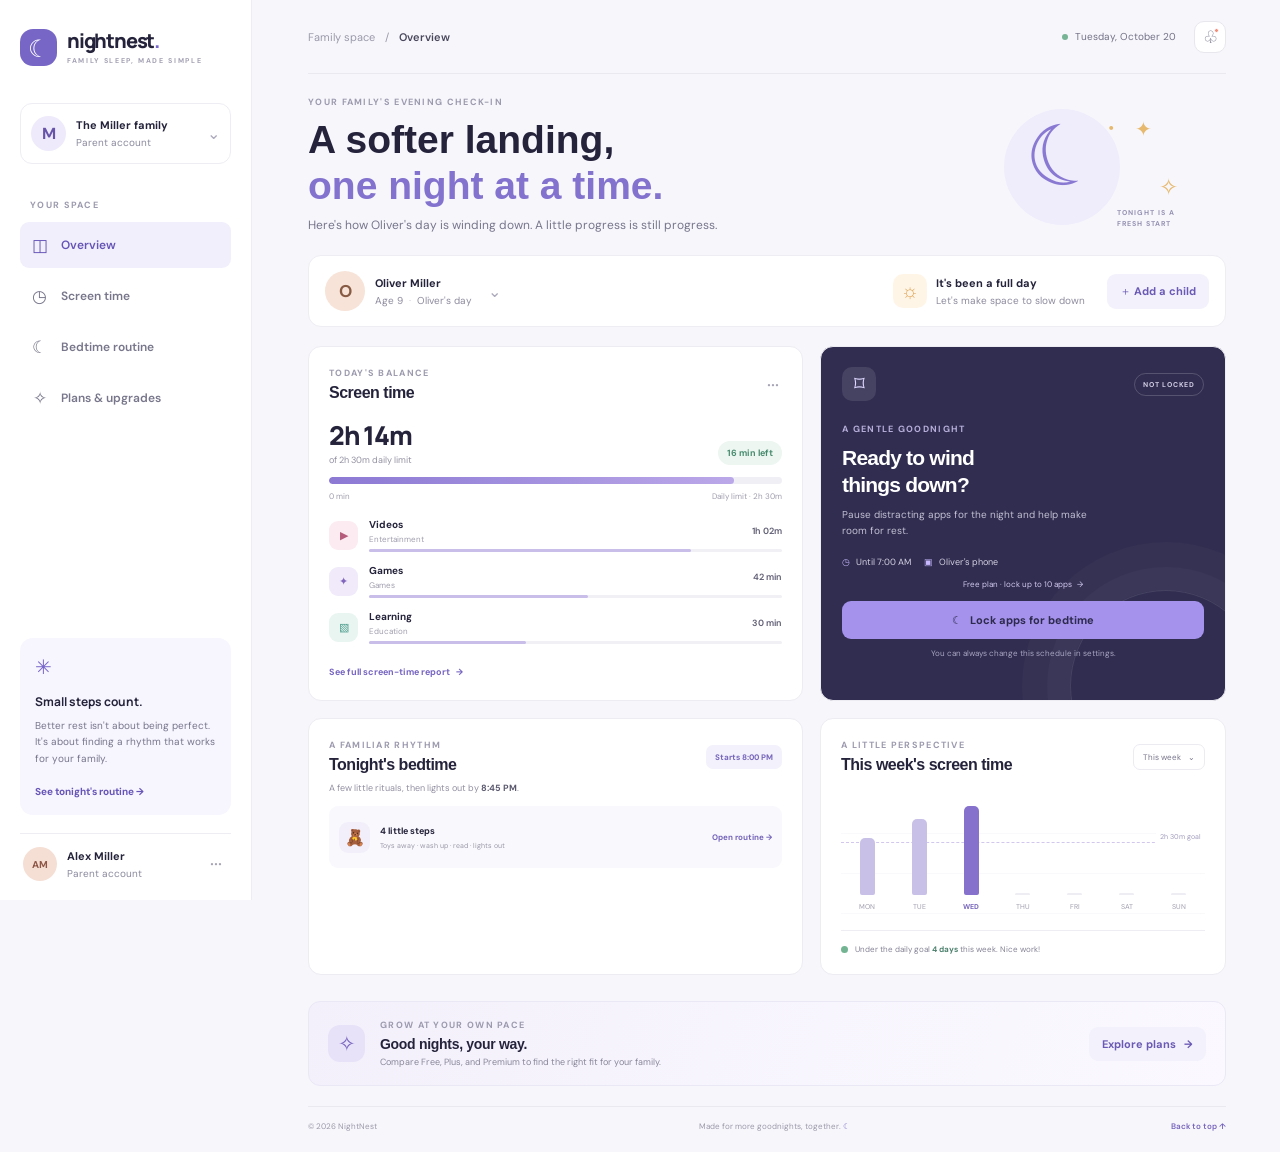
==== NightNest/index.html @ b8229604 "Add files via upload" ====
<!doctype html>
<html lang="en">
  <head>
    <meta charset="utf-8">
    <meta name="viewport" content="width=device-width, initial-scale=1">
    <meta name="description" content="A calmer bedtime starts with a little balance. Meet NightNest, the family sleep and screen-time companion.">
    <meta name="theme-color" content="#f7f6fb">
    <title>NightNest — A softer landing at bedtime</title>
    <link rel="preconnect" href="https://fonts.googleapis.com">
    <link rel="preconnect" href="https://fonts.gstatic.com" crossorigin>
    <link href="https://fonts.googleapis.com/css2?family=DM+Sans:wght@400;500;600;700&family=Manrope:wght@400;500;600;700;800&display=swap" rel="stylesheet">
    <link rel="stylesheet" href="styles.css">
  </head>
  <body>
    <div class="app-shell">
      <aside class="sidebar">
        <a class="brand" href="index.html" aria-label="NightNest home">
          <span class="brand-icon" aria-hidden="true">☾</span>
          <span>nightnest<span class="brand-period">.</span><small>FAMILY SLEEP, MADE SIMPLE</small></span>
        </a>

        <div class="family-switcher">
          <span class="family-avatar" aria-hidden="true">M</span>
          <span class="family-name"><strong>The Miller family</strong><small>Parent account</small></span>
          <span class="switcher-arrow" aria-hidden="true">⌄</span>
        </div>

        <p class="nav-label">YOUR SPACE</p>
        <nav class="side-nav" aria-label="Main navigation">
          <a class="side-link active" href="index.html" aria-current="page"><span aria-hidden="true">◫</span> Overview</a>
          <a class="side-link" href="screen-time.html"><span aria-hidden="true">◷</span> Screen time</a>
          <a class="side-link" href="bedtime.html"><span aria-hidden="true">☾</span> Bedtime routine</a>
          <a class="side-link" href="plans.html"><span aria-hidden="true">✧</span> Plans &amp; upgrades</a>
        </nav>

        <div class="sidebar-bottom">
          <div class="help-card">
            <span class="help-spark" aria-hidden="true">✳</span>
            <strong>Small steps count.</strong>
            <p>Better rest isn't about being perfect. It's about finding a rhythm that works for your family.</p>
            <a href="bedtime.html">See tonight's routine <span aria-hidden="true">→</span></a>
          </div>
          <div class="account-row">
            <span class="parent-avatar" aria-hidden="true">AM</span>
            <span><strong>Alex Miller</strong><small>Parent account</small></span>
            <button class="more-button" type="button" aria-label="More account options">···</button>
          </div>
        </div>
      </aside>

      <main class="main-content" id="overview">
        <header class="topbar">
          <div class="breadcrumbs"><span>Family space</span><span aria-hidden="true">/</span><strong>Overview</strong></div>
          <div class="topbar-actions">
            <span class="today-label"><span class="online-dot"></span> Tuesday, October 20</span>
            <button class="icon-button notification-button" type="button" aria-label="Notifications">♧<span class="notification-dot"></span></button>
          </div>
        </header>

        <section class="welcome-row">
          <div>
            <p class="eyebrow">YOUR FAMILY'S EVENING CHECK-IN</p>
            <h1>A softer landing,<br><em>one night at a time.</em></h1>
            <p class="welcome-copy">Here's how Oliver's day is winding down. A little progress is still progress.</p>
          </div>
          <div class="moon-illustration" aria-hidden="true">
            <span class="moon">☾</span><span class="star star-one">✦</span><span class="star star-two">✧</span><span class="star star-three">·</span>
            <span class="moon-caption">TONIGHT IS A<br>FRESH START</span>
          </div>
        </section>

        <section class="child-bar" aria-label="Selected child">
          <div class="child-profile">
            <span class="child-avatar" aria-hidden="true">O</span>
            <span><strong>Oliver Miller</strong><small>Age 9 <span class="profile-divider">·</span> Oliver's day</small></span>
            <span class="profile-chevron" aria-hidden="true">⌄</span>
          </div>
          <div class="child-day">
            <span class="day-icon" aria-hidden="true">☼</span>
            <span><strong>It's been a full day</strong><small>Let's make space to slow down</small></span>
          </div>
          <button class="button button-light" type="button" id="add-child">＋ Add a child</button>
        </section>

        <div class="dashboard-grid">
          <section class="panel screen-panel" id="screen-time">
            <div class="panel-heading">
              <div><p class="eyebrow">TODAY'S BALANCE</p><h2>Screen time</h2></div>
              <button class="more-button panel-more" type="button" aria-label="Screen time options">···</button>
            </div>
            <div class="usage-summary">
              <div class="usage-number"><strong>2h 14m</strong><span>of 2h 30m daily limit</span></div>
              <span class="usage-pill">16 min left</span>
            </div>
            <div class="progress-track" role="progressbar" aria-label="Daily screen time used" aria-valuemin="0" aria-valuemax="150" aria-valuenow="134"><span></span></div>
            <div class="progress-labels"><span>0 min</span><span>Daily limit · 2h 30m</span></div>
            <div class="usage-apps">
              <div class="app-usage">
                <span class="app-icon video-icon" aria-hidden="true">▶</span>
                <span class="app-name"><strong>Videos</strong><small>Entertainment</small></span>
                <span class="app-time">1h 02m</span>
                <span class="app-meter"><i style="width: 78%"></i></span>
              </div>
              <div class="app-usage">
                <span class="app-icon game-icon" aria-hidden="true">✦</span>
                <span class="app-name"><strong>Games</strong><small>Games</small></span>
                <span class="app-time">42 min</span>
                <span class="app-meter"><i style="width: 53%"></i></span>
              </div>
              <div class="app-usage">
                <span class="app-icon learn-icon" aria-hidden="true">▧</span>
                <span class="app-name"><strong>Learning</strong><small>Education</small></span>
                <span class="app-time">30 min</span>
                <span class="app-meter"><i style="width: 38%"></i></span>
              </div>
            </div>
            <a class="inline-link" href="screen-time.html">See full screen-time report <span aria-hidden="true">→</span></a>
          </section>

          <section class="panel lock-panel">
            <div class="lock-topline"><span class="lock-icon" aria-hidden="true">⌑</span><span class="status-tag" id="lock-status">NOT LOCKED</span></div>
            <p class="eyebrow">A GENTLE GOODNIGHT</p>
            <h2>Ready to wind<br>things down?</h2>
            <p class="lock-copy">Pause distracting apps for the night and help make room for rest.</p>
            <div class="lock-details">
              <span><span aria-hidden="true">◷</span> Until 7:00 AM</span>
              <span><span aria-hidden="true">▣</span> Oliver's phone</span>
            </div>
            <a class="lock-apps-link" href="screen-time.html#app-limits">Free plan · lock up to 10 apps <span aria-hidden="true">→</span></a>
            <button class="button button-primary lock-button" id="lock-button" type="button">
              <span aria-hidden="true">☾</span> Lock apps for bedtime
            </button>
            <p class="lock-note">You can always change this schedule in settings.</p>
          </section>

          <section class="panel routine-panel">
            <div class="panel-heading">
              <div><p class="eyebrow">A FAMILIAR RHYTHM</p><h2>Tonight's bedtime</h2></div>
              <span class="routine-time">Starts 8:00 PM</span>
            </div>
            <p class="routine-intro">A few little rituals, then lights out by <strong>8:45 PM</strong>.</p>
            <div class="routine-preview">
              <span class="preview-emoji" aria-hidden="true">🧸</span>
              <span><strong>4 little steps</strong><small>Toys away · wash up · read · lights out</small></span>
              <a class="text-button" href="bedtime.html">Open routine <span aria-hidden="true">→</span></a>
            </div>
          </section>

          <section class="panel week-panel" id="weekly">
            <div class="panel-heading">
              <div><p class="eyebrow">A LITTLE PERSPECTIVE</p><h2>This week's screen time</h2></div>
              <button class="period-button" type="button">This week <span aria-hidden="true">⌄</span></button>
            </div>
            <div class="week-chart" role="img" aria-label="Screen-time chart for Monday through Sunday, with a daily goal of two and a half hours">
              <div class="chart-goal"><span>2h 30m goal</span></div>
              <div class="chart-column"><span class="bar" style="height: 49%"></span><small>MON</small></div>
              <div class="chart-column"><span class="bar" style="height: 65%"></span><small>TUE</small></div>
              <div class="chart-column"><span class="bar today-bar" style="height: 76%"></span><small class="today-day">WED</small></div>
              <div class="chart-column"><span class="bar future-bar" style="height: 0%"></span><small>THU</small></div>
              <div class="chart-column"><span class="bar future-bar" style="height: 0%"></span><small>FRI</small></div>
              <div class="chart-column"><span class="bar future-bar" style="height: 0%"></span><small>SAT</small></div>
              <div class="chart-column"><span class="bar future-bar" style="height: 0%"></span><small>SUN</small></div>
            </div>
            <div class="week-summary"><span class="summary-dot"></span><span>Under the daily goal <strong>4 days</strong> this week. Nice work!</span></div>
          </section>
        </div>

        <section class="overview-upgrade">
          <div class="upgrade-spark" aria-hidden="true">✧</div>
          <div><p class="eyebrow">GROW AT YOUR OWN PACE</p><h2>Good nights, your way.</h2><p>Compare Free, Plus, and Premium to find the right fit for your family.</p></div>
          <a class="button button-light" href="plans.html">Explore plans <span aria-hidden="true">→</span></a>
        </section>

        <footer class="footer"><span>© 2026 NightNest</span><span>Made for more goodnights, together. <span aria-hidden="true">☾</span></span><a href="#overview">Back to top ↑</a></footer>
      </main>
    </div>
    <div class="toast" id="toast" role="status" aria-live="polite"></div>
    <script src="script.js"></script>
  </body>
</html>
---- NightNest/styles.css ----
:root {
  color-scheme: light;
  --ink: #24233b;
  --muted: #8a899e;
  --purple: #7866c9;
  --purple-dark: #6654b7;
  --lavender: #efedfb;
  --border: #eeedf3;
  --surface: #fff;
  --page: #f7f6fb;
  --green: #448e78;
  font-family: "DM Sans", sans-serif;
  font-synthesis: none;
  text-rendering: optimizeLegibility;
}

* { box-sizing: border-box; }
html { scroll-behavior: smooth; }
body { margin: 0; background: var(--page); color: var(--ink); }
button, a { font: inherit; }
button { cursor: pointer; }
a { color: inherit; text-decoration: none; }

.app-shell { min-height: 100vh; }
.sidebar {
  position: fixed; inset: 0 auto 0 0; z-index: 3; display: flex; flex-direction: column;
  width: 252px; padding: 29px 20px 19px; background: #fff; border-right: 1px solid var(--border);
}
.brand { display: flex; align-items: center; gap: 10px; width: fit-content; font: 800 20px/1 "Manrope", sans-serif; letter-spacing: -1.2px; }
.brand-icon { display: grid; width: 37px; height: 37px; place-items: center; border-radius: 13px; background: #7766c6; color: #fff; font-size: 24px; }
.brand-period { color: var(--purple); }
.brand small { display: block; margin-top: 6px; color: #a3a1b3; font: 700 7px/1 "DM Sans", sans-serif; letter-spacing: 1.65px; }
.family-switcher { display: flex; align-items: center; gap: 10px; margin: 37px 0 35px; padding: 12px 10px; border: 1px solid var(--border); border-radius: 12px; }
.family-avatar, .parent-avatar, .child-avatar { display: grid; flex: 0 0 auto; place-items: center; border-radius: 50%; font-weight: 700; }
.family-avatar { width: 35px; height: 35px; color: #6754a8; background: #eeeafb; }
.family-name, .account-row > span:nth-child(2) { min-width: 0; }
.family-name strong, .family-name small, .account-row strong, .account-row small { display: block; }
.family-name strong, .account-row strong { font-size: 11px; }
.family-name small, .account-row small { margin-top: 4px; color: var(--muted); font-size: 10px; }
.switcher-arrow { margin-left: auto; color: #aaa8bb; }
.nav-label, .eyebrow { color: #9c9aae; font-size: 9px; font-weight: 700; letter-spacing: 1.3px; }
.nav-label { margin: 0 10px 11px; }
.side-nav { display: grid; gap: 5px; }
.side-link { display: flex; align-items: center; gap: 13px; padding: 12px 11px; border-radius: 9px; color: #77768b; font-size: 12px; font-weight: 600; transition: background .2s, color .2s; }
.side-link > span { width: 17px; text-align: center; font-size: 17px; }
.side-link:hover, .side-link.active { color: var(--purple-dark); background: #f1effb; }
.sidebar-bottom { margin-top: auto; }
.help-card { padding: 16px 15px 15px; border-radius: 13px; background: #f7f5fe; }
.help-spark { display: block; margin-bottom: 10px; color: var(--purple); font-size: 20px; }
.help-card strong { font: 700 12px "Manrope", sans-serif; }
.help-card p { margin: 7px 0 12px; color: #77768c; font-size: 10px; line-height: 1.65; }
.help-card a { color: var(--purple-dark); font-size: 10px; font-weight: 700; }
.account-row { display: flex; align-items: center; gap: 10px; margin-top: 18px; padding: 13px 3px 0; border-top: 1px solid var(--border); }
.parent-avatar { width: 34px; height: 34px; background: #f5dfd4; color: #8e5747; font-size: 10px; }
.more-button { border: 0; background: transparent; color: #a6a4b4; font-size: 20px; }
.account-row .more-button { margin-left: auto; }

.main-content { max-width: 1530px; margin-left: 252px; padding: 0 54px 0 56px; }
.topbar { display: flex; height: 74px; align-items: center; justify-content: space-between; border-bottom: 1px solid #eae9f0; }
.breadcrumbs { display: flex; align-items: center; gap: 10px; color: #9a99aa; font-size: 11px; }
.breadcrumbs strong { color: #48475c; font-weight: 600; }
.topbar-actions { display: flex; align-items: center; gap: 18px; }
.today-label { display: flex; align-items: center; gap: 7px; color: #737287; font-size: 10px; }
.online-dot { width: 6px; height: 6px; border-radius: 50%; background: #77b495; }
.icon-button { position: relative; display: grid; width: 32px; height: 32px; place-items: center; border: 1px solid #e8e7ee; border-radius: 10px; background: #fff; color: #77768b; font-size: 17px; }
.notification-dot { position: absolute; top: 6px; right: 6px; width: 5px; height: 5px; border: 1px solid white; border-radius: 50%; background: #f08d78; }

.welcome-row { position: relative; display: flex; min-height: 181px; align-items: center; justify-content: space-between; overflow: hidden; }
.eyebrow { margin: 0 0 9px; }
h1, h2, h3, p { margin-top: 0; }
h1, h2, h3 { font-family: Impact, Haettenschweiler, "Arial Narrow Bold", sans-serif; }
h1 { margin-bottom: 9px; font-size: clamp(29px, 3.2vw, 39px); line-height: 1.16; letter-spacing: 0; }
h1 em { color: #8372ce; font-style: normal; }
.welcome-copy { margin-bottom: 0; color: #77768c; font-size: 12px; }
.moon-illustration { position: relative; width: 196px; height: 136px; margin-right: 47px; }
.moon-illustration::before { position: absolute; top: 12px; left: 21px; width: 116px; height: 116px; border-radius: 50%; background: #efedfb; content: ""; }
.moon { position: absolute; top: 18px; left: 42px; color: #8a79d2; font-size: 84px; line-height: 1; transform: rotate(-17deg); }
.star { position: absolute; color: #e6b96f; }
.star-one { top: 19px; right: 27px; font-size: 20px; }
.star-two { top: 75px; right: 1px; font-size: 23px; }
.star-three { top: 8px; right: 65px; font-size: 34px; }
.moon-caption { position: absolute; right: 4px; bottom: 3px; color: #9591b3; font-size: 7px; font-weight: 700; letter-spacing: 1px; line-height: 1.6; }

.child-bar { display: flex; align-items: center; min-height: 72px; margin: 0 0 19px; padding: 12px 16px; border: 1px solid #eeedf3; border-radius: 13px; background: #fff; }
.child-profile { display: flex; align-items: center; gap: 10px; min-width: 200px; }
.child-avatar { width: 40px; height: 40px; color: #875b44; background: #f7e3d7; font-size: 17px; }
.child-profile strong, .child-profile small, .child-day strong, .child-day small { display: block; }
.child-profile strong, .child-day strong { font-size: 11px; }
.child-profile small, .child-day small { margin-top: 4px; color: #8d8b9e; font-size: 10px; }
.profile-divider { margin: 0 3px; color: #c7c5d1; }
.profile-chevron { margin-left: 6px; color: #aaa8bb; }
.child-day { display: flex; align-items: center; gap: 9px; margin-left: auto; margin-right: 22px; }
.day-icon { display: grid; width: 34px; height: 34px; place-items: center; border-radius: 10px; background: #fff5e7; color: #dda75b; font-size: 20px; }
.button { display: inline-flex; align-items: center; justify-content: center; gap: 8px; border: 0; border-radius: 9px; font-size: 11px; font-weight: 700; transition: transform .18s, background .18s, box-shadow .18s; }
.button:hover:not(:disabled) { transform: translateY(-1px); }
.button-light { padding: 10px 13px; background: #f3f1fb; color: #6b5ab5; }
.button-light:hover { background: #e9e6f8; }

.dashboard-grid { display: grid; grid-template-columns: minmax(0, 1fr) minmax(280px, .82fr); gap: 17px; }
.panel { min-width: 0; padding: 20px; border: 1px solid #edecf2; border-radius: 13px; background: #fff; }
.panel-heading { display: flex; align-items: center; justify-content: space-between; }
.panel-heading .eyebrow { margin-bottom: 5px; }
.panel h2 { margin: 0; font-size: 16px; letter-spacing: -.5px; }
.panel-more { padding: 0 3px; }
.usage-summary { display: flex; align-items: flex-end; justify-content: space-between; margin: 20px 0 11px; }
.usage-number strong { display: block; font: 800 26px/1 "Manrope", sans-serif; letter-spacing: -1.3px; }
.usage-number span { display: block; margin-top: 6px; color: #9391a3; font-size: 9px; }
.usage-pill { margin-bottom: 1px; padding: 6px 9px; border-radius: 20px; background: #edf6f1; color: #488c70; font-size: 9px; font-weight: 700; }
.progress-track { height: 7px; overflow: hidden; border-radius: 6px; background: #f0eff5; }
.progress-track span { display: block; width: 89.3%; height: 100%; border-radius: inherit; background: linear-gradient(90deg, #8b79d4, #bba8e9); }
.progress-labels { display: flex; justify-content: space-between; margin-top: 7px; color: #a09eae; font-size: 8px; }
.usage-apps { display: grid; gap: 12px; margin: 17px 0 15px; }
.app-usage { display: grid; grid-template-columns: 31px minmax(0, 1fr) auto; align-items: center; column-gap: 9px; }
.app-icon { display: grid; grid-row: span 2; width: 29px; height: 29px; place-items: center; border-radius: 9px; font-size: 11px; }
.video-icon { color: #b65b7b; background: #fcebf0; }
.game-icon { color: #8166bd; background: #f0eafa; }
.learn-icon { color: #4a9b8b; background: #e9f5f1; }
.app-name strong, .app-name small { display: block; }
.app-name strong { font-size: 10px; }
.app-name small { margin-top: 3px; color: #a09eae; font-size: 8px; }
.app-time { color: #5e5c72; font-size: 9px; font-weight: 600; }
.app-meter { grid-column: 2 / 4; height: 3px; margin-top: 5px; border-radius: 3px; background: #f1f0f5; }
.app-meter i { display: block; height: 100%; border-radius: inherit; background: #c8bee9; }
.inline-link { color: #7765c1; font-size: 9px; font-weight: 700; }
.inline-link span { padding-left: 4px; }
.lock-panel { position: relative; overflow: hidden; padding: 20px 21px; background: #302d50; color: #fff; }
.lock-panel::after { position: absolute; right: -37px; bottom: -82px; width: 190px; height: 190px; border: 1px solid rgba(255,255,255,.1); border-radius: 50%; box-shadow: 0 0 0 23px rgba(255,255,255,.025), 0 0 0 48px rgba(255,255,255,.025); content: ""; }
.lock-topline { display: flex; align-items: center; justify-content: space-between; margin-bottom: 22px; }
.lock-icon { display: grid; width: 34px; height: 34px; place-items: center; border-radius: 10px; background: rgba(255,255,255,.1); color: #ded8ff; font-size: 21px; }
.status-tag { padding: 6px 8px; border: 1px solid rgba(255,255,255,.18); border-radius: 20px; color: #d3cee4; font-size: 7px; font-weight: 700; letter-spacing: .8px; }
.lock-panel .eyebrow { color: #b7afd9; }
.lock-panel h2 { margin: 0 0 8px; font-size: 21px; line-height: 1.3; letter-spacing: -.8px; }
.lock-copy { max-width: 260px; margin-bottom: 16px; color: #c2bfd2; font-size: 10px; line-height: 1.65; }
.lock-details { display: flex; flex-wrap: wrap; gap: 13px; margin-bottom: 16px; color: #d4d0e1; font-size: 9px; }
.lock-details span span { padding-right: 4px; color: #c8b9ff; }
.button-primary { background: #a492ed; color: #2e2a4c; }
.button-primary:hover { background: #b3a5f2; box-shadow: 0 5px 16px rgba(164,146,237,.18); }
.lock-button { position: relative; z-index: 1; width: 100%; padding: 12px; }
.lock-note { position: relative; z-index: 1; margin: 9px 0 0; color: #a9a5c1; text-align: center; font-size: 8px; }
.lock-apps-link { position: relative; z-index: 1; display: block; margin: -5px 0 12px; color: #d3caef; text-align: center; font-size: 8px; }
.lock-apps-link span { padding-left: 3px; }
.lock-panel.is-locked { background: #26443f; }
.lock-panel.is-locked .lock-icon { color: #b8ead3; }
.lock-panel.is-locked .status-tag { color: #b8ead3; border-color: rgba(184,234,211,.35); }
.lock-panel.is-locked .button-primary { background: #b7e5d0; color: #24463f; }
.routine-panel { grid-column: 1; }
.routine-time { padding: 7px 9px; border-radius: 7px; background: #f3f1fb; color: #7665bb; font-size: 8px; font-weight: 700; }
.routine-intro { margin: 8px 0 12px; color: #9290a2; font-size: 9px; }
.routine-intro strong { color: #5b596e; }
.routine-list { display: grid; gap: 3px; }
.routine-item { position: relative; display: flex; align-items: center; gap: 9px; min-height: 45px; cursor: pointer; }
.routine-item input { position: absolute; width: 1px; height: 1px; opacity: 0; }
.custom-check { display: grid; flex: 0 0 auto; width: 16px; height: 16px; place-items: center; border: 1px solid #dcdbe5; border-radius: 5px; color: transparent; font-size: 10px; }
.routine-item input:checked + .custom-check { border-color: #8c7bd1; background: #8c7bd1; color: #fff; }
.routine-item input:focus-visible + .custom-check { outline: 2px solid #6654b7; outline-offset: 2px; }
.routine-emoji { font-size: 15px; }
.routine-text { min-width: 0; }
.routine-text strong, .routine-text small { display: block; }
.routine-text strong { font-size: 9px; font-weight: 600; }
.routine-text small { margin-top: 3px; color: #a09eae; font-size: 8px; }
.routine-complete { margin-left: auto; color: #62a48b; font-size: 7px; font-weight: 700; letter-spacing: .7px; }
.routine-footer { display: flex; align-items: center; gap: 8px; margin-top: 11px; padding-top: 12px; border-top: 1px solid #f0eff4; color: #9a98a9; font-size: 8px; }
.routine-progress { width: 54px; height: 4px; overflow: hidden; border-radius: 5px; background: #f0eff4; }
.routine-progress i { display: block; width: 25%; height: 100%; border-radius: inherit; background: #8c7bd1; transition: width .2s; }
.text-button { margin-left: auto; border: 0; background: transparent; color: #7665bb; font-size: 8px; font-weight: 700; }
.week-panel { grid-column: 2; }
.period-button { padding: 7px 9px; border: 1px solid #ecebf2; border-radius: 7px; background: white; color: #77758a; font-size: 8px; }
.period-button span { padding-left: 5px; }
.week-chart { position: relative; display: flex; height: 137px; align-items: flex-end; justify-content: space-around; margin-top: 20px; padding: 0 0 19px; border-bottom: 1px solid #eeedf3; background: repeating-linear-gradient(to bottom, transparent 0, transparent 39px, #f3f2f6 40px); }
.chart-goal { position: absolute; top: 48px; right: 0; left: 0; border-top: 1px dashed #d2c8ee; }
.chart-goal span { position: absolute; top: -13px; right: 0; padding: 2px 4px; background: white; color: #a29bbd; font-size: 7px; }
.chart-column { position: relative; z-index: 1; display: flex; width: 9%; height: 100%; flex-direction: column; align-items: center; justify-content: flex-end; gap: 7px; }
.bar { display: block; width: 15px; min-height: 2px; border-radius: 5px 5px 2px 2px; background: #c9c0e8; }
.today-bar { background: #8672cc; }
.future-bar { background: #eeedf3; }
.chart-column small { color: #a09eae; font-size: 7px; }
.chart-column .today-day { color: #7665bb; font-weight: 700; }
.week-summary { display: flex; align-items: center; gap: 7px; margin-top: 13px; color: #858396; font-size: 8px; }
.week-summary strong { color: #4c806d; }
.summary-dot { width: 7px; height: 7px; border-radius: 50%; background: #73b492; }

.plans-section { margin: 34px 0 20px; }
.plans-intro { margin-bottom: 16px; }
.plans-intro h2 { margin: 0 0 6px; font-size: 20px; letter-spacing: -.7px; }
.plans-intro > p:last-child { margin: 0; color: #898799; font-size: 10px; }
.plan-grid { display: grid; grid-template-columns: repeat(3, minmax(0, 1fr)); gap: 14px; }
.plan-card { position: relative; min-width: 0; padding: 16px; border: 1px solid #ecebf2; border-radius: 12px; background: #fff; }
.featured-plan { border: 1px solid #a89add; box-shadow: 0 4px 18px rgba(100,82,165,.08); }
.plan-heading { display: flex; align-items: center; gap: 8px; }
.plan-symbol { display: grid; width: 27px; height: 27px; place-items: center; border-radius: 8px; font-size: 15px; }
.free-symbol { color: #d18d46; background: #fff2df; }
.plus-symbol { color: #755fc2; background: #f0edfb; }
.premium-symbol { color: #518a81; background: #e9f4f1; }
.plan-label { color: #a09eae; font-size: 7px; font-weight: 700; letter-spacing: .85px; }
.plan-card h3 { margin: 12px 0 3px; font-size: 16px; letter-spacing: -.4px; }
.plan-price { margin: 0; font: 800 18px "Manrope", sans-serif; letter-spacing: -.6px; }
.plan-price span { color: #9a98a8; font: 400 9px "DM Sans", sans-serif; letter-spacing: 0; }
.plan-description { min-height: 28px; margin: 7px 0 10px; color: #898798; font-size: 9px; line-height: 1.5; }
.plan-card ul { display: grid; gap: 7px; min-height: 61px; margin: 0 0 13px; padding: 0; list-style: none; }
.plan-card li { color: #666579; font-size: 9px; }
.plan-card li::before { margin-right: 7px; color: #7f70c1; content: "✓"; font-weight: 700; }
.plan-button { width: 100%; min-height: 34px; border: 1px solid #e6e4ee; background: #fff; color: #625e78; }
.plan-button:hover:not(:disabled) { border-color: #a99cdb; background: #f8f6ff; }
.plan-button.current-plan { border-color: #efedf4; background: #f7f6f9; color: #aaa8b5; cursor: default; }
.featured-plan .plan-button { border: 0; background: #7866c9; color: #fff; }
.featured-plan .plan-button:hover { background: #6957b8; }
.popular-badge { position: absolute; top: -9px; right: 13px; padding: 5px 8px; border-radius: 12px; background: #7765c5; color: white; font-size: 7px; font-weight: 700; letter-spacing: .6px; }
.plan-disclaimer { margin: 10px 0 0; color: #a09eae; font-size: 8px; line-height: 1.5; }
.footer { display: flex; justify-content: space-between; padding: 14px 0 21px; border-top: 1px solid #eae9f0; color: #9b99a9; font-size: 8px; }
.footer a { color: #7765bd; font-weight: 600; }
.footer > span:nth-child(2) span { color: #8171cb; }
.toast { position: fixed; right: 25px; bottom: 23px; z-index: 8; max-width: min(390px, calc(100vw - 32px)); padding: 12px 16px; border: 1px solid rgba(255,255,255,.15); border-radius: 10px; background: #302d50; box-shadow: 0 10px 30px rgba(33,30,61,.2); color: white; font-size: 11px; line-height: 1.5; opacity: 0; pointer-events: none; transform: translateY(8px); transition: opacity .2s, transform .2s; }
.toast.show { opacity: 1; transform: translateY(0); }

.screen-time-heading { display: flex; min-height: 182px; align-items: center; justify-content: space-between; gap: 20px; }
.screen-time-heading h1 { margin-bottom: 8px; }
.screen-time-heading .welcome-copy { max-width: 470px; line-height: 1.6; }
.report-period { display: flex; align-items: center; gap: 10px; padding: 11px 13px; border: 1px solid #eae9f0; border-radius: 10px; background: #fff; color: #77758a; font-size: 13px; }
.report-period > span:nth-child(2) { display: grid; gap: 4px; }
.report-period small { color: #a09eae; font-size: 7px; font-weight: 700; letter-spacing: .8px; }
.report-period strong { color: #555368; font-size: 10px; }
.period-calendar { color: #7d6bc8; }
.screen-metrics { display: grid; grid-template-columns: repeat(4, minmax(0, 1fr)); gap: 12px; margin-bottom: 14px; }
.metric-card { min-width: 0; padding: 14px; border: 1px solid #edecf2; border-radius: 12px; background: #fff; }
.metric-icon { display: grid; width: 30px; height: 30px; place-items: center; float: right; border-radius: 9px; font-size: 15px; }
.purple-metric { color: #7c6ac5; background: #f0edfb; }
.green-metric { color: #4a967c; background: #eaf5f0; }
.peach-metric { color: #b66e5e; background: #fff0eb; }
.gold-metric { color: #b28a47; background: #fff5e3; }
.metric-card p { margin: 3px 0 11px; color: #9c9aae; font-size: 8px; font-weight: 700; letter-spacing: .8px; }
.metric-card > strong { display: block; font: 800 21px/1.1 "Manrope", sans-serif; letter-spacing: -.8px; }
.metric-card .metric-positive { color: #4c987d; }
.metric-caption { display: block; margin-top: 6px; color: #9a98a9; font-size: 8px; }
.report-grid { display: grid; grid-template-columns: minmax(0, 1.2fr) minmax(275px, .8fr); gap: 13px; }
.detail-usage-panel, .daily-pattern-panel { padding: 18px; }
.detail-usage-panel .panel-heading .eyebrow, .daily-pattern-panel .panel-heading .eyebrow { margin-bottom: 5px; }
.detail-usage-panel .usage-pill { margin-bottom: 0; }
.detail-progress { margin: 19px 0 18px; }
.detail-progress-track { height: 7px; overflow: hidden; border-radius: 8px; background: #f0eff5; }
.detail-progress-track span { display: block; width: 89.3%; height: 100%; border-radius: inherit; background: linear-gradient(90deg, #8b79d4, #bba8e9); }
.most-used-heading { display: flex; align-items: center; justify-content: space-between; margin-bottom: 5px; padding-bottom: 8px; border-bottom: 1px solid #f0eff4; }
.most-used-heading h3 { margin: 0; font-size: 10px; }
.most-used-heading > span { color: #aaa8b6; font-size: 7px; font-weight: 700; letter-spacing: .6px; }
.most-used-list { display: grid; }
.most-used-app { display: grid; grid-template-columns: 31px minmax(0, 1fr) 78px; align-items: center; gap: 9px; min-height: 48px; border-bottom: 1px solid #f5f4f7; }
.most-used-app:last-child { border-bottom: 0; }
.most-used-app .app-icon { grid-row: auto; }
.most-used-name strong, .most-used-name small { display: block; }
.most-used-name strong { font-size: 9px; }
.most-used-name small { margin-top: 3px; color: #a09eae; font-size: 7px; }
.most-used-time { display: grid; gap: 6px; justify-items: end; }
.most-used-time strong { color: #5e5c72; font-size: 8px; }
.most-used-time i { width: 78px; height: 3px; overflow: hidden; border-radius: 5px; background: #f1f0f5; }
.most-used-time b { display: block; height: 100%; border-radius: inherit; background: #b7a9df; }
.chat-icon { color: #507fb2; background: #edf4fb; }
.music-icon { color: #4c9a88; background: #eaf5f1; }
.social-icon { color: #ba6590; background: #faedf4; }
.browser-icon { color: #687999; background: #eef1f7; }
.pattern-icon { color: #b7985e; font-size: 19px; }
.pattern-summary { margin: 14px 0 8px; color: #8c8a9c; font-size: 9px; line-height: 1.6; }
.pattern-summary strong { color: #5c5970; }
.day-chart { position: relative; height: 128px; margin: 13px 0 12px 25px; border-bottom: 1px solid #eeedf3; background: repeating-linear-gradient(to bottom, transparent 0, transparent 39px, #f3f2f6 40px); }
.day-chart-guides { position: absolute; inset: 0 auto 15px -25px; display: flex; flex-direction: column; justify-content: space-between; color: #aaa8b6; font-size: 7px; }
.day-chart-bars { position: absolute; inset: 0 0 -1px; display: flex; align-items: flex-end; justify-content: space-around; }
.day-chart-bars > div { display: flex; width: 10%; height: 100%; flex-direction: column; align-items: center; justify-content: flex-end; gap: 6px; }
.day-chart-bars i { width: 13px; min-height: 4px; border-radius: 4px 4px 1px 1px; background: #c9c0e8; }
.day-chart-bars i.peak-bar { background: #8672cc; }
.day-chart-bars small { color: #a09eae; font-size: 6px; white-space: nowrap; }
.pattern-note { display: flex; align-items: center; gap: 10px; padding: 10px; border-radius: 9px; background: #fbf7ef; color: #9f8b65; font-size: 8px; line-height: 1.5; }
.pattern-note > span:first-child { font-size: 17px; }
.pattern-note strong { color: #72654d; }
.app-limits-panel { margin-top: 14px; padding: 20px; }
.app-limits-header { display: flex; align-items: center; justify-content: space-between; gap: 15px; }
.app-limits-header .eyebrow { margin-bottom: 5px; }
.app-limits-header h2 { margin: 0; font-size: 17px; letter-spacing: -.5px; }
.app-limits-header p:last-child { margin: 6px 0 0; color: #8d8b9e; font-size: 9px; }
.app-limit-counter { display: flex; align-items: baseline; gap: 4px; padding: 8px 11px; border-radius: 9px; background: #f2effb; color: #7664bf; white-space: nowrap; }
.app-limit-counter > strong { font: 800 17px "Manrope", sans-serif; }
.app-limit-counter > span { color: #8882a7; font-size: 8px; }
.free-limit-note { margin: 15px 0 12px; padding: 10px 12px; border-radius: 8px; background: #f8f6fd; color: #77738c; font-size: 8px; }
.free-limit-note > span { margin-right: 5px; color: #8c79cf; }
.free-limit-note a { margin-left: 5px; color: #6d5bbc; font-weight: 700; }
.select-apps-list { display: grid; grid-template-columns: repeat(3, minmax(0, 1fr)); gap: 7px; }
.select-app-row { position: relative; display: flex; min-width: 0; align-items: center; gap: 8px; padding: 9px; border: 1px solid #eeedf3; border-radius: 9px; cursor: pointer; transition: background .15s, border-color .15s; }
.select-app-row:hover { border-color: #c9c0e8; background: #fbfaff; }
.select-app-row input { position: absolute; width: 1px; height: 1px; opacity: 0; }
.select-app-row input:focus-visible + .app-icon { outline: 2px solid #6654b7; outline-offset: 2px; }
.select-app-row > span:nth-of-type(2) { min-width: 0; }
.select-app-row > span:nth-of-type(2) strong, .select-app-row > span:nth-of-type(2) small { display: block; overflow: hidden; text-overflow: ellipsis; white-space: nowrap; }
.select-app-row > span:nth-of-type(2) strong { font-size: 8px; }
.select-app-row > span:nth-of-type(2) small { margin-top: 3px; color: #a09eae; font-size: 7px; }
.select-app-row .app-icon { flex: 0 0 auto; grid-row: auto; width: 26px; height: 26px; font-size: 10px; }
.app-select-check { display: grid; flex: 0 0 auto; width: 15px; height: 15px; place-items: center; margin-left: auto; border: 1px solid #dedde7; border-radius: 5px; color: transparent; font-size: 9px; }
.select-app-row input:checked ~ .app-select-check { border-color: #8472cb; background: #8472cb; color: white; }
.select-app-row:has(input:checked) { border-color: #d7d0ef; background: #fbfaff; }
.select-app-row.at-cap { opacity: .48; }
.select-app-row input:disabled { cursor: not-allowed; }
.app-limits-footer { display: flex; align-items: center; justify-content: space-between; gap: 12px; margin-top: 14px; padding-top: 13px; border-top: 1px solid #f0eff4; }
.app-limits-footer > span { color: #9694a5; font-size: 8px; line-height: 1.5; }
.app-limits-footer .button { padding: 10px 13px; white-space: nowrap; }
.routine-preview { display: flex; align-items: center; gap: 10px; min-height: 62px; margin-top: 12px; padding: 10px; border-radius: 9px; background: #f9f8fc; }
.preview-emoji { display: grid; width: 31px; height: 31px; flex: 0 0 auto; place-items: center; border-radius: 9px; background: #f2effb; font-size: 16px; }
.routine-preview > span:nth-child(2) { min-width: 0; }
.routine-preview strong, .routine-preview small { display: block; }
.routine-preview strong { font-size: 9px; }
.routine-preview small { margin-top: 4px; overflow: hidden; color: #9997a8; font-size: 7px; text-overflow: ellipsis; white-space: nowrap; }
.routine-preview .text-button { flex: 0 0 auto; }
.overview-upgrade { display: flex; align-items: center; gap: 15px; margin: 26px 0 20px; padding: 17px 19px; border: 1px solid #ebe8f6; border-radius: 12px; background: linear-gradient(110deg, #f3f0fb, #fbf9ff); }
.upgrade-spark { display: grid; width: 37px; height: 37px; flex: 0 0 auto; place-items: center; border-radius: 12px; background: #e8e2f8; color: #7663bd; font-size: 21px; }
.overview-upgrade .eyebrow { margin-bottom: 5px; }
.overview-upgrade h2 { margin: 0 0 4px; font: 700 14px Impact, Haettenschweiler, "Arial Narrow Bold", sans-serif; letter-spacing: -.3px; }
.overview-upgrade p:last-child { margin: 0; color: #898799; font-size: 9px; }
.overview-upgrade .button { flex: 0 0 auto; margin-left: auto; }
.plans-page-heading { position: relative; max-width: 600px; padding: 35px 0 24px; }
.plans-page-heading h1 { margin-bottom: 10px; color: var(--ink); font: 400 clamp(38px, 4vw, 48px)/1.08 Impact, Haettenschweiler, "Arial Narrow Bold", sans-serif; letter-spacing: 0; }
.plans-page-heading > p:not(.eyebrow) { max-width: 500px; margin-bottom: 14px; color: #858396; font-size: 11px; line-height: 1.7; }
.current-plan-chip { display: inline-flex; align-items: center; gap: 7px; padding: 7px 10px; border: 1px solid #e8e5f1; border-radius: 18px; background: white; color: #736f89; font-size: 8px; font-weight: 600; }
.current-plan-chip span { width: 6px; height: 6px; border-radius: 50%; background: #67a587; }
.sleep-story { margin: 0 0 26px; padding: 19px; border: 1px solid #ebe8f3; border-radius: 14px; background: linear-gradient(140deg, #f8f6fc 0%, #fff 62%); }
.sleep-story-intro { max-width: 660px; }
.sleep-story-intro .eyebrow { margin-bottom: 7px; }
.sleep-story-intro h2 { margin: 0 0 8px; font: 400 30px/1.18 Impact, Haettenschweiler, "Arial Narrow Bold", sans-serif; letter-spacing: 0; }
.sleep-story-intro h2 em { color: #8372ce; font-style: normal; }
.sleep-story-intro > p:last-child { margin: 0; color: #858396; font-size: 10px; line-height: 1.65; }
.sleep-facts-grid { display: grid; grid-template-columns: repeat(3, minmax(0, 1fr)); gap: 10px; margin-top: 17px; }
.sleep-fact-card { display: flex; min-width: 0; flex-direction: column; padding: 13px; border: 1px solid #efedf4; border-radius: 10px; background: rgba(255,255,255,.86); }
.sleep-fact-card h3 { margin: 9px 0 6px; font: 700 11px Impact, Haettenschweiler, "Arial Narrow Bold", sans-serif; letter-spacing: -.2px; }
.sleep-fact-card p { flex: 1; margin: 0; color: #858396; font-size: 8px; line-height: 1.65; }
.sleep-sources { margin-top: 11px; color: #8d8a9e; font-size: 8px; }
.sleep-sources summary { width: fit-content; color: #7160b6; font-weight: 700; cursor: pointer; }
.sleep-sources summary:focus-visible { outline: 2px solid #6654b7; outline-offset: 3px; }
.sleep-sources ul { display: flex; flex-wrap: wrap; gap: 7px 17px; margin: 9px 0 0; padding-left: 15px; }
.sleep-sources a { color: #7160b6; line-height: 1.5; }
.sleep-sources a span { padding-left: 2px; }
.sleep-product-bridge { display: flex; align-items: center; gap: 12px; margin-top: 12px; padding: 13px; border-radius: 10px; background: #302d50; color: white; }
.sleep-bridge-icon { display: grid; width: 35px; height: 35px; flex: 0 0 auto; place-items: center; border-radius: 11px; background: rgba(255,255,255,.12); color: #d3c9f5; font-size: 23px; }
.sleep-bridge-copy { min-width: 0; }
.sleep-bridge-copy .eyebrow { margin-bottom: 4px; color: #bdb4dd; font-size: 7px; }
.sleep-bridge-copy h3 { margin: 0 0 4px; font: 700 11px Impact, Haettenschweiler, "Arial Narrow Bold", sans-serif; }
.sleep-bridge-copy p:last-child { margin: 0; color: #d2cfdf; font-size: 8px; line-height: 1.55; }
.sleep-bridge-links { display: grid; flex: 0 0 auto; gap: 7px; margin-left: auto; }
.sleep-bridge-links a { color: #e2dcfb; font-size: 8px; font-weight: 600; white-space: nowrap; }
.sleep-bridge-links a span { padding-left: 3px; }
.sleep-story-disclaimer { margin: 10px 0 0; color: #9c9aae; font-size: 7px; line-height: 1.5; }
.plans-page-section { margin: 0 0 16px; }
.plans-page-section .plan-card { padding: 20px; }
.plans-page-section .plan-card h2 { margin: 13px 0 3px; font-size: 18px; letter-spacing: -.5px; }
.plans-page-section .plan-description { min-height: 30px; }
.plans-page-section .plan-card ul { min-height: 92px; }
.why-nightnest { margin: 24px 0 20px; padding: 20px; border: 1px solid #ebe8f3; border-radius: 13px; background: #fff; }
.why-nightnest > .eyebrow { margin-bottom: 7px; }
.why-nightnest > h2 { max-width: 650px; margin: 0; font: 400 29px/1.18 Impact, Haettenschweiler, "Arial Narrow Bold", sans-serif; letter-spacing: 0; }
.why-nightnest-intro { max-width: 680px; margin: 8px 0 15px; color: #858396; font-size: 9px; line-height: 1.65; }
.why-nightnest-grid { display: grid; grid-template-columns: repeat(3, minmax(0, 1fr)); gap: 10px; }
.why-nightnest-grid article { padding: 13px; border-radius: 9px; background: #f8f6fc; }
.why-nightnest-grid article > span { color: #8371c9; font-size: 16px; }
.why-nightnest-grid h3 { margin: 7px 0 5px; font: 700 10px Impact, Haettenschweiler, "Arial Narrow Bold", sans-serif; }
.why-nightnest-grid p { margin: 0; color: #858396; font-size: 8px; line-height: 1.65; }
.why-nightnest-note { margin: 12px 0 0; color: #9795a6; font-size: 8px; line-height: 1.6; }
.bedtime-heading { position: relative; min-height: 174px; }
.bedtime-start-card { display: flex; align-items: center; gap: 13px; padding: 14px; border: 1px solid #eae8f3; border-radius: 12px; background: #fff; }
.bedtime-start-moon { display: grid; width: 43px; height: 43px; place-items: center; border-radius: 13px; background: #f1eefb; color: #8270ca; font-size: 29px; }
.bedtime-start-card > span:last-child { display: grid; gap: 4px; }
.bedtime-start-card small { color: #9c9aae; font-size: 7px; font-weight: 700; letter-spacing: .8px; }
.bedtime-start-card strong { color: #514f65; font-size: 11px; }
.bedtime-page-grid { display: grid; grid-template-columns: minmax(0, 1.2fr) minmax(275px, .8fr); align-items: start; gap: 14px; }
.bedtime-checklist-panel { padding: 23px; }
.bedtime-checklist-panel .panel-heading h2 { font-size: 20px; letter-spacing: 0; }
.bedtime-checklist-panel .routine-time { font-size: 9px; }
.bedtime-checklist-panel .routine-intro { margin: 10px 0 15px; font-size: 10px; }
.bedtime-routine-list { margin-top: 15px; }
.bedtime-routine-list .routine-item { min-height: 64px; gap: 12px; }
.bedtime-routine-list .custom-check { width: 19px; height: 19px; font-size: 12px; }
.bedtime-routine-list .routine-emoji { font-size: 18px; }
.bedtime-routine-list .routine-text strong { font-size: 12px; }
.bedtime-routine-list .routine-text small { margin-top: 4px; font-size: 9px; }
.bedtime-progress-footer { margin-top: 17px; font-size: 9px; }
.bedtime-checklist-actions { display: flex; align-items: center; gap: 10px; margin-top: 15px; }
.bedtime-checklist-actions .button { padding: 10px 14px; }
.bedtime-checklist-actions > span { color: #a09eae; font-size: 8px; }
.bedtime-side-stack { display: grid; gap: 13px; }
.schedule-panel { padding: 18px; }
.schedule-spark { color: #b7985e; font-size: 20px; }
.schedule-time-row { display: flex; align-items: center; gap: 9px; margin: 17px 0; padding: 12px 10px; border-radius: 9px; background: #f8f6fc; }
.schedule-clock { display: grid; width: 30px; height: 30px; flex: 0 0 auto; place-items: center; border-radius: 9px; background: #ede9f9; color: #8270ca; font-size: 19px; }
.schedule-time-row > span:nth-child(2), .schedule-time-row > span:last-child { display: grid; gap: 4px; }
.schedule-time-row small { color: #9d9aab; font-size: 6px; font-weight: 700; letter-spacing: .6px; }
.schedule-time-row strong { color: #5b596e; font: 700 11px "Manrope", sans-serif; }
.schedule-arrow { color: #aca8bd; font-size: 13px; }
.schedule-days-label { margin: 0 0 9px; color: #9c9aae; font-size: 7px; font-weight: 700; letter-spacing: .8px; }
.weekday-list { display: flex; gap: 7px; }
.weekday { display: grid; width: 25px; height: 25px; place-items: center; border: 1px solid #eeedf3; border-radius: 50%; color: #a09eae; font-size: 8px; }
.weekday.active { border-color: #8e7bd1; background: #8e7bd1; color: white; }
.schedule-note { margin: 10px 0 0; color: #9795a6; font-size: 8px; }
.bedtime-lock-panel { min-height: 0; }
.bedtime-lock-panel .lock-topline { margin-bottom: 16px; }
.bedtime-lock-panel h2 { font-size: 18px; }
.bedtime-app-link { position: relative; z-index: 1; display: block; margin: 0 0 13px; color: #ded8f5; font-size: 8px; font-weight: 600; }
.bedtime-app-link span { padding-left: 4px; }
.plans-page-section .plan-card li { line-height: 1.4; }

@media (min-width: 1500px) {
  .main-content { padding-right: 75px; padding-left: 75px; }
}
@media (max-width: 1060px) {
  .sidebar { width: 220px; padding-right: 15px; padding-left: 15px; }
  .main-content { margin-left: 220px; padding-right: 30px; padding-left: 30px; }
  .dashboard-grid { grid-template-columns: minmax(0, 1fr) minmax(250px, .85fr); gap: 12px; }
  .report-grid { grid-template-columns: minmax(0, 1.1fr) minmax(250px, .9fr); }
  .screen-metrics { gap: 8px; }
  .panel { padding: 16px; }
  .moon-illustration { margin-right: 10px; }
}
@media (max-width: 780px) {
  .sidebar { position: static; width: auto; height: auto; padding: 14px 20px; border-right: 0; border-bottom: 1px solid var(--border); }
  .brand { font-size: 18px; }
  .family-switcher, .nav-label, .sidebar-bottom { display: none; }
  .side-nav { display: flex; gap: 4px; margin-top: 13px; overflow-x: auto; }
  .side-link { flex: 0 0 auto; gap: 7px; padding: 8px 10px; font-size: 10px; }
  .side-link > span { width: auto; font-size: 14px; }
  .main-content { margin-left: 0; padding: 0 20px; }
  .topbar { height: 54px; }
  .welcome-row { min-height: 163px; }
  .moon-illustration { margin-right: 0; transform: scale(.8); transform-origin: right center; }
  .dashboard-grid { grid-template-columns: minmax(0, 1fr) minmax(0, 1fr); }
  .screen-metrics { grid-template-columns: repeat(2, minmax(0, 1fr)); }
  .report-grid { grid-template-columns: minmax(0, 1fr) minmax(0, 1fr); }
  .select-apps-list { grid-template-columns: repeat(2, minmax(0, 1fr)); }
  .bedtime-page-grid { grid-template-columns: minmax(0, 1fr) minmax(0, 1fr); }
  .sleep-facts-grid { grid-template-columns: repeat(2, minmax(0, 1fr)); }
  .sleep-fact-card:last-child { grid-column: 1 / -1; }
  .sleep-product-bridge { align-items: flex-start; flex-wrap: wrap; }
  .sleep-bridge-links { flex-direction: row; margin-left: 47px; }
  .routine-panel, .week-panel { grid-column: auto; }
  .plan-grid { gap: 9px; }
  .plan-card { padding: 13px; }
}
@media (max-width: 560px) {
  .main-content { padding: 0 14px; }
  .topbar-actions { gap: 9px; }
  .today-label { font-size: 9px; }
  .breadcrumbs { gap: 6px; font-size: 9px; }
  .welcome-row { min-height: 148px; }
  h1 { font-size: 29px; }
  .welcome-copy { max-width: 270px; font-size: 10px; line-height: 1.55; }
  .moon-illustration { position: absolute; right: -29px; opacity: .46; transform: scale(.68); }
  .welcome-row > div:first-child { position: relative; z-index: 1; }
  .child-bar { flex-wrap: wrap; gap: 10px; padding: 11px; }
  .child-profile { min-width: 0; }
  .child-day { order: 3; width: 100%; margin: 1px 0 0; padding-top: 9px; border-top: 1px solid #f0eff4; }
  .child-bar .button { margin-left: auto; padding: 9px; font-size: 9px; }
  .dashboard-grid { grid-template-columns: 1fr; gap: 11px; }
  .report-grid { grid-template-columns: 1fr; gap: 11px; }
  .bedtime-page-grid { grid-template-columns: 1fr; }
  .bedtime-heading { min-height: 155px; }
  .screen-time-heading { min-height: 167px; }
  .screen-time-heading .welcome-copy { max-width: 320px; font-size: 10px; }
  .report-period { padding: 9px; }
  .report-period > span:last-child { display: none; }
  .panel { padding: 17px; }
  .routine-panel, .week-panel { grid-column: 1; }
  .lock-panel { min-height: 260px; }
  .week-chart { height: 130px; }
  .plans-section { margin-top: 27px; }
  .screen-metrics { gap: 8px; margin-bottom: 10px; }
  .metric-card { padding: 12px; }
  .metric-card > strong { font-size: 17px; }
  .metric-icon { width: 25px; height: 25px; font-size: 12px; }
  .select-apps-list { grid-template-columns: 1fr; }
  .overview-upgrade { align-items: flex-start; flex-wrap: wrap; padding: 14px; }
  .overview-upgrade > div:nth-child(2) { flex: 1 1 calc(100% - 55px); }
  .overview-upgrade .button { margin-left: 52px; }
  .why-nightnest-grid { grid-template-columns: repeat(2, minmax(0, 1fr)); }
  .why-nightnest-grid article:last-child { grid-column: 1 / -1; }
  .plans-page-heading { padding-top: 25px; }
  .plans-page-section .plan-card ul { min-height: 0; }
  .sleep-story { padding: 14px; }
  .plans-page-heading h1 { font-size: 36px; }
  .sleep-story-intro h2 { font-size: 26px; }
  .sleep-facts-grid { grid-template-columns: 1fr; }
  .sleep-fact-card:last-child { grid-column: auto; }
  .sleep-product-bridge { gap: 9px; }
  .sleep-bridge-copy { flex: 1 1 calc(100% - 48px); }
  .sleep-bridge-links { flex-direction: column; margin-left: 44px; }
  .why-nightnest { padding: 15px; }
  .why-nightnest > h2 { font-size: 25px; }
  .why-nightnest-grid { grid-template-columns: 1fr; }
  .why-nightnest-grid article:last-child { grid-column: auto; }
  .bedtime-heading .bedtime-start-card { display: none; }
  .bedtime-heading > div:first-child { align-self: flex-start; margin-top: 17px; }
  .bedtime-checklist-actions { align-items: flex-start; flex-direction: column; }
  .app-limits-panel { padding: 15px; }
  .app-limits-footer { align-items: flex-start; flex-direction: column; }
  .app-limits-footer .button { width: 100%; }
  .app-limit-counter { align-self: flex-start; }
  .app-limits-header { align-items: flex-start; flex-direction: column; }
  .plan-grid { grid-template-columns: 1fr; gap: 11px; }
  .plan-card { padding: 16px; }
  .plan-description, .plan-card ul { min-height: 0; }
  .plan-card ul { margin-bottom: 13px; }
  .footer { flex-wrap: wrap; gap: 9px; }
  .footer > span:nth-child(2) { order: 3; width: 100%; }
}
@media (prefers-reduced-motion: reduce) {
  *, *::before, *::after { scroll-behavior: auto !important; transition-duration: .01ms !important; }
}
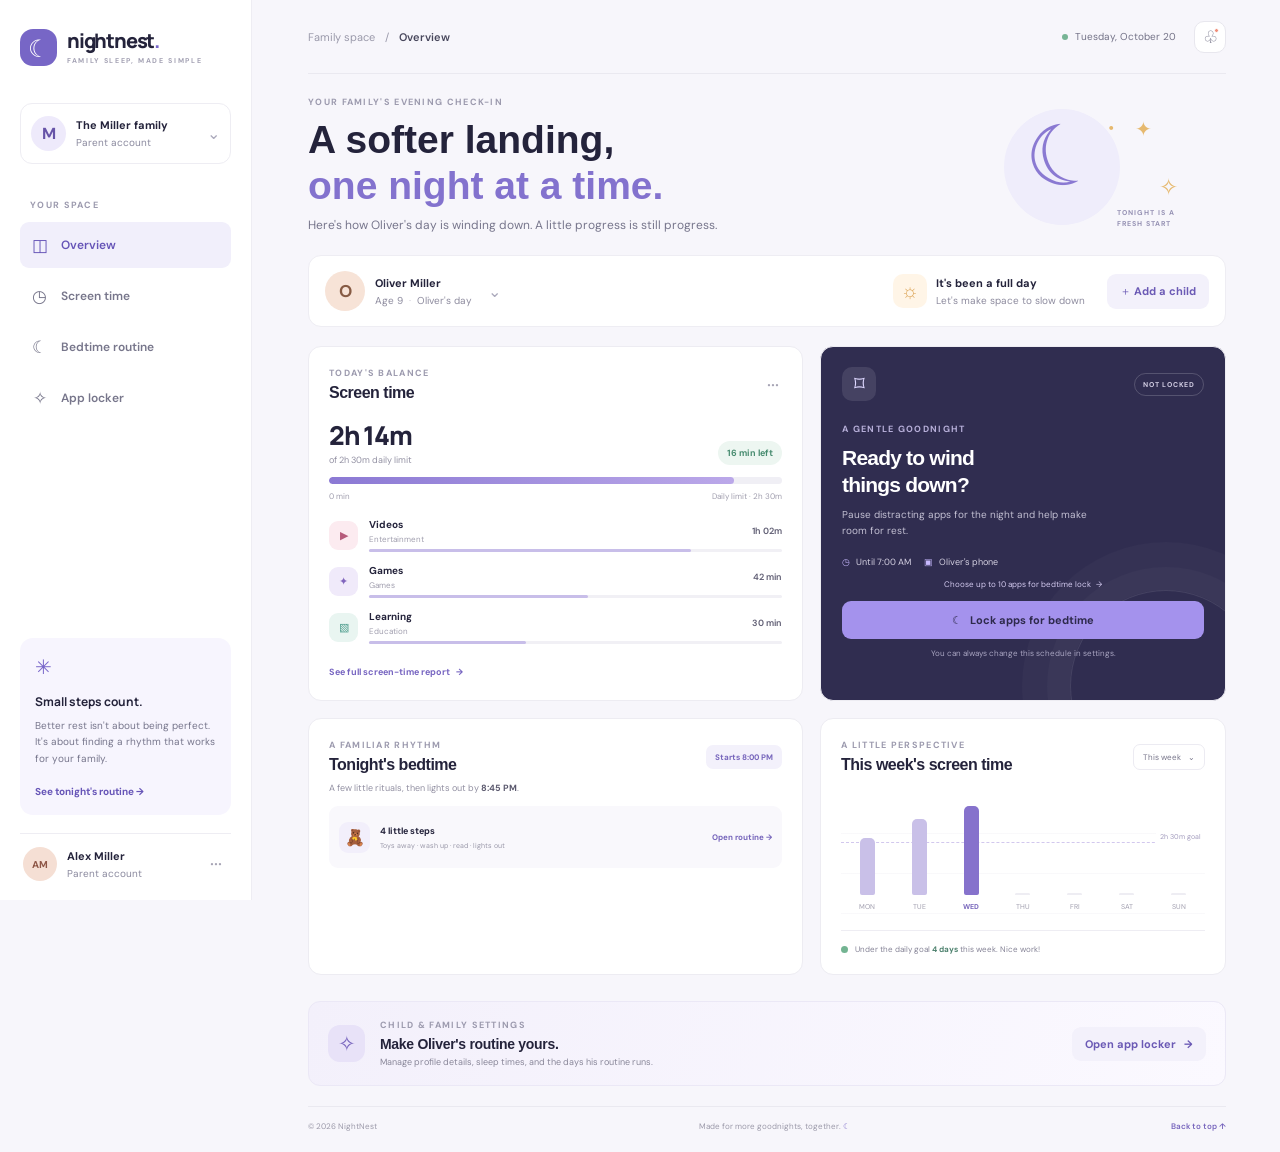
==== commit 9accc898: "Add files via upload" ====
--- a/NightNest/index.html
+++ b/NightNest/index.html
@@ -30,7 +30,7 @@
           <a class="side-link active" href="index.html" aria-current="page"><span aria-hidden="true">◫</span> Overview</a>
           <a class="side-link" href="screen-time.html"><span aria-hidden="true">◷</span> Screen time</a>
           <a class="side-link" href="bedtime.html"><span aria-hidden="true">☾</span> Bedtime routine</a>
-          <a class="side-link" href="plans.html"><span aria-hidden="true">✧</span> Plans &amp; upgrades</a>
+          <a class="side-link" href="child-day.html"><span aria-hidden="true">✧</span> App locker</a>
         </nav>
 
         <div class="sidebar-bottom">
@@ -126,7 +126,7 @@
               <span><span aria-hidden="true">◷</span> Until 7:00 AM</span>
               <span><span aria-hidden="true">▣</span> Oliver's phone</span>
             </div>
-            <a class="lock-apps-link" href="screen-time.html#app-limits">Free plan · lock up to 10 apps <span aria-hidden="true">→</span></a>
+            <a class="lock-apps-link" href="screen-time.html#app-limits">Choose up to 10 apps for bedtime lock <span aria-hidden="true">→</span></a>
             <button class="button button-primary lock-button" id="lock-button" type="button">
               <span aria-hidden="true">☾</span> Lock apps for bedtime
             </button>
@@ -167,8 +167,8 @@
 
         <section class="overview-upgrade">
           <div class="upgrade-spark" aria-hidden="true">✧</div>
-          <div><p class="eyebrow">GROW AT YOUR OWN PACE</p><h2>Good nights, your way.</h2><p>Compare Free, Plus, and Premium to find the right fit for your family.</p></div>
-          <a class="button button-light" href="plans.html">Explore plans <span aria-hidden="true">→</span></a>
+          <div><p class="eyebrow">CHILD &amp; FAMILY SETTINGS</p><h2>Make Oliver's routine yours.</h2><p>Manage profile details, sleep times, and the days his routine runs.</p></div>
+          <a class="button button-light" href="child-day.html">Open app locker <span aria-hidden="true">→</span></a>
         </section>
 
         <footer class="footer"><span>© 2026 NightNest</span><span>Made for more goodnights, together. <span aria-hidden="true">☾</span></span><a href="#overview">Back to top ↑</a></footer>
--- a/NightNest/styles.css
+++ b/NightNest/styles.css
@@ -179,33 +179,6 @@
 .week-summary strong { color: #4c806d; }
 .summary-dot { width: 7px; height: 7px; border-radius: 50%; background: #73b492; }
 
-.plans-section { margin: 34px 0 20px; }
-.plans-intro { margin-bottom: 16px; }
-.plans-intro h2 { margin: 0 0 6px; font-size: 20px; letter-spacing: -.7px; }
-.plans-intro > p:last-child { margin: 0; color: #898799; font-size: 10px; }
-.plan-grid { display: grid; grid-template-columns: repeat(3, minmax(0, 1fr)); gap: 14px; }
-.plan-card { position: relative; min-width: 0; padding: 16px; border: 1px solid #ecebf2; border-radius: 12px; background: #fff; }
-.featured-plan { border: 1px solid #a89add; box-shadow: 0 4px 18px rgba(100,82,165,.08); }
-.plan-heading { display: flex; align-items: center; gap: 8px; }
-.plan-symbol { display: grid; width: 27px; height: 27px; place-items: center; border-radius: 8px; font-size: 15px; }
-.free-symbol { color: #d18d46; background: #fff2df; }
-.plus-symbol { color: #755fc2; background: #f0edfb; }
-.premium-symbol { color: #518a81; background: #e9f4f1; }
-.plan-label { color: #a09eae; font-size: 7px; font-weight: 700; letter-spacing: .85px; }
-.plan-card h3 { margin: 12px 0 3px; font-size: 16px; letter-spacing: -.4px; }
-.plan-price { margin: 0; font: 800 18px "Manrope", sans-serif; letter-spacing: -.6px; }
-.plan-price span { color: #9a98a8; font: 400 9px "DM Sans", sans-serif; letter-spacing: 0; }
-.plan-description { min-height: 28px; margin: 7px 0 10px; color: #898798; font-size: 9px; line-height: 1.5; }
-.plan-card ul { display: grid; gap: 7px; min-height: 61px; margin: 0 0 13px; padding: 0; list-style: none; }
-.plan-card li { color: #666579; font-size: 9px; }
-.plan-card li::before { margin-right: 7px; color: #7f70c1; content: "✓"; font-weight: 700; }
-.plan-button { width: 100%; min-height: 34px; border: 1px solid #e6e4ee; background: #fff; color: #625e78; }
-.plan-button:hover:not(:disabled) { border-color: #a99cdb; background: #f8f6ff; }
-.plan-button.current-plan { border-color: #efedf4; background: #f7f6f9; color: #aaa8b5; cursor: default; }
-.featured-plan .plan-button { border: 0; background: #7866c9; color: #fff; }
-.featured-plan .plan-button:hover { background: #6957b8; }
-.popular-badge { position: absolute; top: -9px; right: 13px; padding: 5px 8px; border-radius: 12px; background: #7765c5; color: white; font-size: 7px; font-weight: 700; letter-spacing: .6px; }
-.plan-disclaimer { margin: 10px 0 0; color: #a09eae; font-size: 8px; line-height: 1.5; }
 .footer { display: flex; justify-content: space-between; padding: 14px 0 21px; border-top: 1px solid #eae9f0; color: #9b99a9; font-size: 8px; }
 .footer a { color: #7765bd; font-weight: 600; }
 .footer > span:nth-child(2) span { color: #8171cb; }
@@ -311,52 +284,6 @@
 .overview-upgrade h2 { margin: 0 0 4px; font: 700 14px Impact, Haettenschweiler, "Arial Narrow Bold", sans-serif; letter-spacing: -.3px; }
 .overview-upgrade p:last-child { margin: 0; color: #898799; font-size: 9px; }
 .overview-upgrade .button { flex: 0 0 auto; margin-left: auto; }
-.plans-page-heading { position: relative; max-width: 600px; padding: 35px 0 24px; }
-.plans-page-heading h1 { margin-bottom: 10px; color: var(--ink); font: 400 clamp(38px, 4vw, 48px)/1.08 Impact, Haettenschweiler, "Arial Narrow Bold", sans-serif; letter-spacing: 0; }
-.plans-page-heading > p:not(.eyebrow) { max-width: 500px; margin-bottom: 14px; color: #858396; font-size: 11px; line-height: 1.7; }
-.current-plan-chip { display: inline-flex; align-items: center; gap: 7px; padding: 7px 10px; border: 1px solid #e8e5f1; border-radius: 18px; background: white; color: #736f89; font-size: 8px; font-weight: 600; }
-.current-plan-chip span { width: 6px; height: 6px; border-radius: 50%; background: #67a587; }
-.sleep-story { margin: 0 0 26px; padding: 19px; border: 1px solid #ebe8f3; border-radius: 14px; background: linear-gradient(140deg, #f8f6fc 0%, #fff 62%); }
-.sleep-story-intro { max-width: 660px; }
-.sleep-story-intro .eyebrow { margin-bottom: 7px; }
-.sleep-story-intro h2 { margin: 0 0 8px; font: 400 30px/1.18 Impact, Haettenschweiler, "Arial Narrow Bold", sans-serif; letter-spacing: 0; }
-.sleep-story-intro h2 em { color: #8372ce; font-style: normal; }
-.sleep-story-intro > p:last-child { margin: 0; color: #858396; font-size: 10px; line-height: 1.65; }
-.sleep-facts-grid { display: grid; grid-template-columns: repeat(3, minmax(0, 1fr)); gap: 10px; margin-top: 17px; }
-.sleep-fact-card { display: flex; min-width: 0; flex-direction: column; padding: 13px; border: 1px solid #efedf4; border-radius: 10px; background: rgba(255,255,255,.86); }
-.sleep-fact-card h3 { margin: 9px 0 6px; font: 700 11px Impact, Haettenschweiler, "Arial Narrow Bold", sans-serif; letter-spacing: -.2px; }
-.sleep-fact-card p { flex: 1; margin: 0; color: #858396; font-size: 8px; line-height: 1.65; }
-.sleep-sources { margin-top: 11px; color: #8d8a9e; font-size: 8px; }
-.sleep-sources summary { width: fit-content; color: #7160b6; font-weight: 700; cursor: pointer; }
-.sleep-sources summary:focus-visible { outline: 2px solid #6654b7; outline-offset: 3px; }
-.sleep-sources ul { display: flex; flex-wrap: wrap; gap: 7px 17px; margin: 9px 0 0; padding-left: 15px; }
-.sleep-sources a { color: #7160b6; line-height: 1.5; }
-.sleep-sources a span { padding-left: 2px; }
-.sleep-product-bridge { display: flex; align-items: center; gap: 12px; margin-top: 12px; padding: 13px; border-radius: 10px; background: #302d50; color: white; }
-.sleep-bridge-icon { display: grid; width: 35px; height: 35px; flex: 0 0 auto; place-items: center; border-radius: 11px; background: rgba(255,255,255,.12); color: #d3c9f5; font-size: 23px; }
-.sleep-bridge-copy { min-width: 0; }
-.sleep-bridge-copy .eyebrow { margin-bottom: 4px; color: #bdb4dd; font-size: 7px; }
-.sleep-bridge-copy h3 { margin: 0 0 4px; font: 700 11px Impact, Haettenschweiler, "Arial Narrow Bold", sans-serif; }
-.sleep-bridge-copy p:last-child { margin: 0; color: #d2cfdf; font-size: 8px; line-height: 1.55; }
-.sleep-bridge-links { display: grid; flex: 0 0 auto; gap: 7px; margin-left: auto; }
-.sleep-bridge-links a { color: #e2dcfb; font-size: 8px; font-weight: 600; white-space: nowrap; }
-.sleep-bridge-links a span { padding-left: 3px; }
-.sleep-story-disclaimer { margin: 10px 0 0; color: #9c9aae; font-size: 7px; line-height: 1.5; }
-.plans-page-section { margin: 0 0 16px; }
-.plans-page-section .plan-card { padding: 20px; }
-.plans-page-section .plan-card h2 { margin: 13px 0 3px; font-size: 18px; letter-spacing: -.5px; }
-.plans-page-section .plan-description { min-height: 30px; }
-.plans-page-section .plan-card ul { min-height: 92px; }
-.why-nightnest { margin: 24px 0 20px; padding: 20px; border: 1px solid #ebe8f3; border-radius: 13px; background: #fff; }
-.why-nightnest > .eyebrow { margin-bottom: 7px; }
-.why-nightnest > h2 { max-width: 650px; margin: 0; font: 400 29px/1.18 Impact, Haettenschweiler, "Arial Narrow Bold", sans-serif; letter-spacing: 0; }
-.why-nightnest-intro { max-width: 680px; margin: 8px 0 15px; color: #858396; font-size: 9px; line-height: 1.65; }
-.why-nightnest-grid { display: grid; grid-template-columns: repeat(3, minmax(0, 1fr)); gap: 10px; }
-.why-nightnest-grid article { padding: 13px; border-radius: 9px; background: #f8f6fc; }
-.why-nightnest-grid article > span { color: #8371c9; font-size: 16px; }
-.why-nightnest-grid h3 { margin: 7px 0 5px; font: 700 10px Impact, Haettenschweiler, "Arial Narrow Bold", sans-serif; }
-.why-nightnest-grid p { margin: 0; color: #858396; font-size: 8px; line-height: 1.65; }
-.why-nightnest-note { margin: 12px 0 0; color: #9795a6; font-size: 8px; line-height: 1.6; }
 .bedtime-heading { position: relative; min-height: 174px; }
 .bedtime-start-card { display: flex; align-items: center; gap: 13px; padding: 14px; border: 1px solid #eae8f3; border-radius: 12px; background: #fff; }
 .bedtime-start-moon { display: grid; width: 43px; height: 43px; place-items: center; border-radius: 13px; background: #f1eefb; color: #8270ca; font-size: 29px; }
@@ -397,8 +324,83 @@
 .bedtime-lock-panel h2 { font-size: 18px; }
 .bedtime-app-link { position: relative; z-index: 1; display: block; margin: 0 0 13px; color: #ded8f5; font-size: 8px; font-weight: 600; }
 .bedtime-app-link span { padding-left: 4px; }
-.plans-page-section .plan-card li { line-height: 1.4; }
-
+.child-profile-heading { position: relative; display: flex; min-height: 166px; align-items: center; justify-content: space-between; }
+.child-profile-heading > div { max-width: 580px; }
+.child-profile-heading h1 { margin-bottom: 8px; }
+.profile-hero-avatar { display: grid; width: 100px; height: 100px; flex: 0 0 auto; place-items: center; margin-right: 45px; border: 8px solid #f0edfb; border-radius: 50%; background: #f7e3d7; color: #875b44; font: 700 40px "Manrope", sans-serif; }
+.profile-settings-grid { display: grid; grid-template-columns: minmax(0, 1.1fr) minmax(265px, .9fr); align-items: start; gap: 14px; }
+.profile-settings-main, .profile-settings-side { display: grid; gap: 13px; }
+.profile-details-panel, .profile-schedule-panel { padding: 20px; }
+.profile-details-panel .panel-heading h2, .profile-schedule-panel .panel-heading h2, .profile-shortcuts h2 { font-size: 17px; letter-spacing: 0; }
+.profile-status { display: flex; align-items: center; gap: 6px; color: #858396; font-size: 8px; }
+.profile-status i { width: 6px; height: 6px; border-radius: 50%; background: #7bad91; }
+.profile-form-fields { display: grid; grid-template-columns: minmax(0, 1.3fr) minmax(90px, .7fr); gap: 12px; margin-top: 17px; }
+.profile-settings-grid .field label { display: block; margin-bottom: 6px; color: #77758a; font-size: 9px; font-weight: 600; }
+.profile-settings-grid .field input, .profile-settings-grid .field select { width: 100%; min-height: 38px; padding: 8px 10px; border: 1px solid #e7e5ed; border-radius: 8px; background: #fff; color: #4f4d63; font: inherit; font-size: 10px; }
+.profile-settings-grid .field input:focus, .profile-settings-grid .field select:focus { border-color: #8e7bd1; outline: 2px solid rgba(142,123,209,.17); }
+.profile-child-actions { display: flex; flex-wrap: wrap; gap: 8px; margin-top: 12px; }
+.profile-child-actions .button, .add-child-actions .button { padding: 9px 11px; font-size: 9px; }
+.button-danger { background: #fff0ee; color: #b65d58; }
+.button:disabled { cursor: not-allowed; opacity: .55; transform: none; }
+.add-child-panel { margin-top: 10px; padding: 12px; border: 1px solid #edecf2; border-radius: 9px; background: #fbfaff; }
+.add-child-panel > p { margin: 0 0 10px; color: #858396; font-size: 8px; line-height: 1.5; }
+.add-child-panel .profile-form-fields { margin-top: 0; }
+.add-child-actions { display: flex; flex-wrap: wrap; gap: 8px; margin-top: 12px; }
+.age-sleep-guidance { display: flex; align-items: center; gap: 10px; margin-top: 13px; padding: 10px; border-radius: 9px; background: #f7f5fc; }
+.guidance-moon { display: grid; width: 31px; height: 31px; flex: 0 0 auto; place-items: center; border-radius: 9px; background: #ebe7f8; color: #806dc6; font-size: 19px; }
+.age-sleep-guidance > span:last-child { display: grid; gap: 3px; }
+.age-sleep-guidance small { color: #9692aa; font-size: 6px; font-weight: 700; letter-spacing: .75px; }
+.age-sleep-guidance strong { color: #5b5870; font-size: 10px; }
+.profile-save-row { display: flex; align-items: center; gap: 10px; margin-top: 13px; }
+.profile-save-row .button { padding: 10px 12px; }
+.profile-save-row > span { color: #9c9aae; font-size: 7px; line-height: 1.5; }
+.family-usage-panel { overflow: hidden; background: linear-gradient(145deg, #fff 35%, #f8f6ff); }
+.family-usage-period { padding: 6px 8px; border-radius: 20px; background: #eeeafb; color: #7665bb; font-size: 7px; font-weight: 700; letter-spacing: .5px; }
+.family-usage-intro { margin: 10px 0 0; color: #8c899e; font-size: 8px; line-height: 1.5; }
+.family-usage-list { display: grid; gap: 9px; margin-top: 14px; }
+.family-usage-entry { padding: 9px; border: 1px solid transparent; border-radius: 9px; background: rgba(255,255,255,.82); }
+.family-usage-entry.is-selected { border-color: #dfdaf4; background: #f2effc; }
+.family-usage-label { display: flex; align-items: center; gap: 5px; }
+.family-usage-label > strong { color: #56536a; font-size: 9px; }
+.family-usage-label > small { padding: 3px 5px; border-radius: 10px; background: #eaf5f0; color: #4a8d73; font-size: 5px; font-weight: 700; letter-spacing: .4px; }
+.family-usage-detail { margin-left: auto; color: #77748b; font-size: 8px; font-weight: 700; white-space: nowrap; }
+.family-usage-track { height: 7px; margin-top: 7px; overflow: hidden; border-radius: 10px; background: #eeedf3; }
+.family-usage-bar { display: block; height: 100%; min-width: 0; border-radius: inherit; background: linear-gradient(90deg, #c0b4eb, #8c79d0); transition: width .25s ease; }
+.family-usage-entry.is-leader .family-usage-bar { background: linear-gradient(90deg, #a594e5, #725ebd); }
+.family-usage-winner { margin: 12px 0 0; padding: 9px 10px; border-radius: 8px; background: #f0edfb; color: #64559f; font-size: 8px; font-weight: 600; line-height: 1.5; }
+.family-usage-note { margin: 9px 0 0; color: #9c9aae; font-size: 7px; line-height: 1.5; }
+.profile-schedule-panel .routine-intro { margin: 8px 0 14px; font-size: 9px; line-height: 1.6; }
+.schedule-time-fields { display: grid; grid-template-columns: minmax(0, 1fr) 24px minmax(0, 1fr); align-items: end; gap: 9px; }
+.schedule-time-fields .schedule-arrow { align-self: center; margin-top: 17px; text-align: center; }
+.sleep-window-note { margin-top: 12px; padding: 9px 10px; border-radius: 8px; background: #f7f5fc; color: #817d97; font-size: 8px; }
+.sleep-window-note > span { margin-right: 5px; color: #806dc6; }
+.sleep-window-note strong { color: #5b5870; }
+.sleep-window-assessment { margin: 8px 0 0; color: #5b806e; font-size: 8px; font-weight: 600; line-height: 1.5; }
+.sleep-window-assessment[data-status="short"] { color: #b36f4a; }
+.sleep-window-assessment[data-status="long"] { color: #7665bb; }
+.sleep-window-assessment[data-status="incomplete"] { color: #858396; }
+.sleep-window-disclaimer { margin: 5px 0 0; color: #9c9aae; font-size: 7px; line-height: 1.5; }
+.profile-days { display: flex; flex-wrap: wrap; gap: 7px; margin: 16px 0 0; padding: 0; border: 0; }
+.profile-days legend { width: 100%; margin-bottom: 8px; color: #77758a; font-size: 9px; font-weight: 600; }
+.profile-days label { position: relative; cursor: pointer; }
+.profile-days input { position: absolute; width: 1px; height: 1px; opacity: 0; }
+.profile-days label span { display: grid; min-width: 36px; height: 30px; place-items: center; border: 1px solid #e7e5ed; border-radius: 8px; color: #88869a; font-size: 8px; font-weight: 600; }
+.profile-days input:checked + span { border-color: #8e7bd1; background: #8e7bd1; color: #fff; }
+.profile-days input:focus-visible + span { outline: 2px solid #6654b7; outline-offset: 2px; }
+.device-setup-panel { padding: 18px; border-radius: 12px; background: #302d50; color: #fff; }
+.device-card-top { display: flex; align-items: center; justify-content: space-between; }
+.device-card-icon { display: grid; width: 31px; height: 31px; place-items: center; border-radius: 9px; background: rgba(255,255,255,.1); color: #d3c9f5; }
+.device-status { display: flex; align-items: center; gap: 5px; color: #d2cde4; font-size: 7px; font-weight: 700; letter-spacing: .7px; }
+.device-status i { width: 6px; height: 6px; border-radius: 50%; background: #e4b46c; }
+.device-setup-panel h2 { margin: 13px 0 6px; font-size: 17px; }
+.device-setup-panel p { margin: 0 0 12px; color: #c9c5d8; font-size: 8px; line-height: 1.6; }
+.device-setup-button { padding: 9px 11px; background: #a492ed; color: #2e2a4c; font-size: 9px; }
+.profile-shortcuts { padding: 18px; }
+.profile-shortcuts .eyebrow { margin-bottom: 5px; }
+.profile-shortcuts h2 { margin: 0 0 12px; }
+.profile-shortcuts a { display: flex; align-items: center; gap: 8px; min-height: 38px; border-top: 1px solid #f0eff4; color: #7160b6; font-size: 8px; font-weight: 600; }
+.profile-shortcuts a > span:first-child { width: 18px; color: #9486ce; font-size: 13px; text-align: center; }
+.profile-shortcuts a > span:last-child { margin-left: auto; }
 @media (min-width: 1500px) {
   .main-content { padding-right: 75px; padding-left: 75px; }
 }
@@ -424,16 +426,11 @@
   .moon-illustration { margin-right: 0; transform: scale(.8); transform-origin: right center; }
   .dashboard-grid { grid-template-columns: minmax(0, 1fr) minmax(0, 1fr); }
   .screen-metrics { grid-template-columns: repeat(2, minmax(0, 1fr)); }
+  .profile-settings-grid { grid-template-columns: repeat(2, minmax(0, 1fr)); }
   .report-grid { grid-template-columns: minmax(0, 1fr) minmax(0, 1fr); }
   .select-apps-list { grid-template-columns: repeat(2, minmax(0, 1fr)); }
   .bedtime-page-grid { grid-template-columns: minmax(0, 1fr) minmax(0, 1fr); }
-  .sleep-facts-grid { grid-template-columns: repeat(2, minmax(0, 1fr)); }
-  .sleep-fact-card:last-child { grid-column: 1 / -1; }
-  .sleep-product-bridge { align-items: flex-start; flex-wrap: wrap; }
-  .sleep-bridge-links { flex-direction: row; margin-left: 47px; }
   .routine-panel, .week-panel { grid-column: auto; }
-  .plan-grid { gap: 9px; }
-  .plan-card { padding: 13px; }
 }
 @media (max-width: 560px) {
   .main-content { padding: 0 14px; }
@@ -451,6 +448,8 @@
   .child-bar .button { margin-left: auto; padding: 9px; font-size: 9px; }
   .dashboard-grid { grid-template-columns: 1fr; gap: 11px; }
   .report-grid { grid-template-columns: 1fr; gap: 11px; }
+  .profile-settings-grid { grid-template-columns: 1fr; }
+  .child-profile-heading { position: relative; min-height: 160px; }
   .bedtime-page-grid { grid-template-columns: 1fr; }
   .bedtime-heading { min-height: 155px; }
   .screen-time-heading { min-height: 167px; }
@@ -461,7 +460,6 @@
   .routine-panel, .week-panel { grid-column: 1; }
   .lock-panel { min-height: 260px; }
   .week-chart { height: 130px; }
-  .plans-section { margin-top: 27px; }
   .screen-metrics { gap: 8px; margin-bottom: 10px; }
   .metric-card { padding: 12px; }
   .metric-card > strong { font-size: 17px; }
@@ -470,22 +468,10 @@
   .overview-upgrade { align-items: flex-start; flex-wrap: wrap; padding: 14px; }
   .overview-upgrade > div:nth-child(2) { flex: 1 1 calc(100% - 55px); }
   .overview-upgrade .button { margin-left: 52px; }
-  .why-nightnest-grid { grid-template-columns: repeat(2, minmax(0, 1fr)); }
-  .why-nightnest-grid article:last-child { grid-column: 1 / -1; }
-  .plans-page-heading { padding-top: 25px; }
-  .plans-page-section .plan-card ul { min-height: 0; }
-  .sleep-story { padding: 14px; }
-  .plans-page-heading h1 { font-size: 36px; }
-  .sleep-story-intro h2 { font-size: 26px; }
-  .sleep-facts-grid { grid-template-columns: 1fr; }
-  .sleep-fact-card:last-child { grid-column: auto; }
-  .sleep-product-bridge { gap: 9px; }
-  .sleep-bridge-copy { flex: 1 1 calc(100% - 48px); }
-  .sleep-bridge-links { flex-direction: column; margin-left: 44px; }
-  .why-nightnest { padding: 15px; }
-  .why-nightnest > h2 { font-size: 25px; }
-  .why-nightnest-grid { grid-template-columns: 1fr; }
-  .why-nightnest-grid article:last-child { grid-column: auto; }
+  .profile-hero-avatar { position: absolute; right: -18px; width: 76px; height: 76px; margin: 0; opacity: .38; font-size: 30px; }
+  .child-profile-heading > div { position: relative; z-index: 1; }
+  .profile-form-fields { grid-template-columns: 1fr; }
+  .profile-save-row { align-items: flex-start; flex-direction: column; }
   .bedtime-heading .bedtime-start-card { display: none; }
   .bedtime-heading > div:first-child { align-self: flex-start; margin-top: 17px; }
   .bedtime-checklist-actions { align-items: flex-start; flex-direction: column; }
@@ -494,10 +480,6 @@
   .app-limits-footer .button { width: 100%; }
   .app-limit-counter { align-self: flex-start; }
   .app-limits-header { align-items: flex-start; flex-direction: column; }
-  .plan-grid { grid-template-columns: 1fr; gap: 11px; }
-  .plan-card { padding: 16px; }
-  .plan-description, .plan-card ul { min-height: 0; }
-  .plan-card ul { margin-bottom: 13px; }
   .footer { flex-wrap: wrap; gap: 9px; }
   .footer > span:nth-child(2) { order: 3; width: 100%; }
 }
